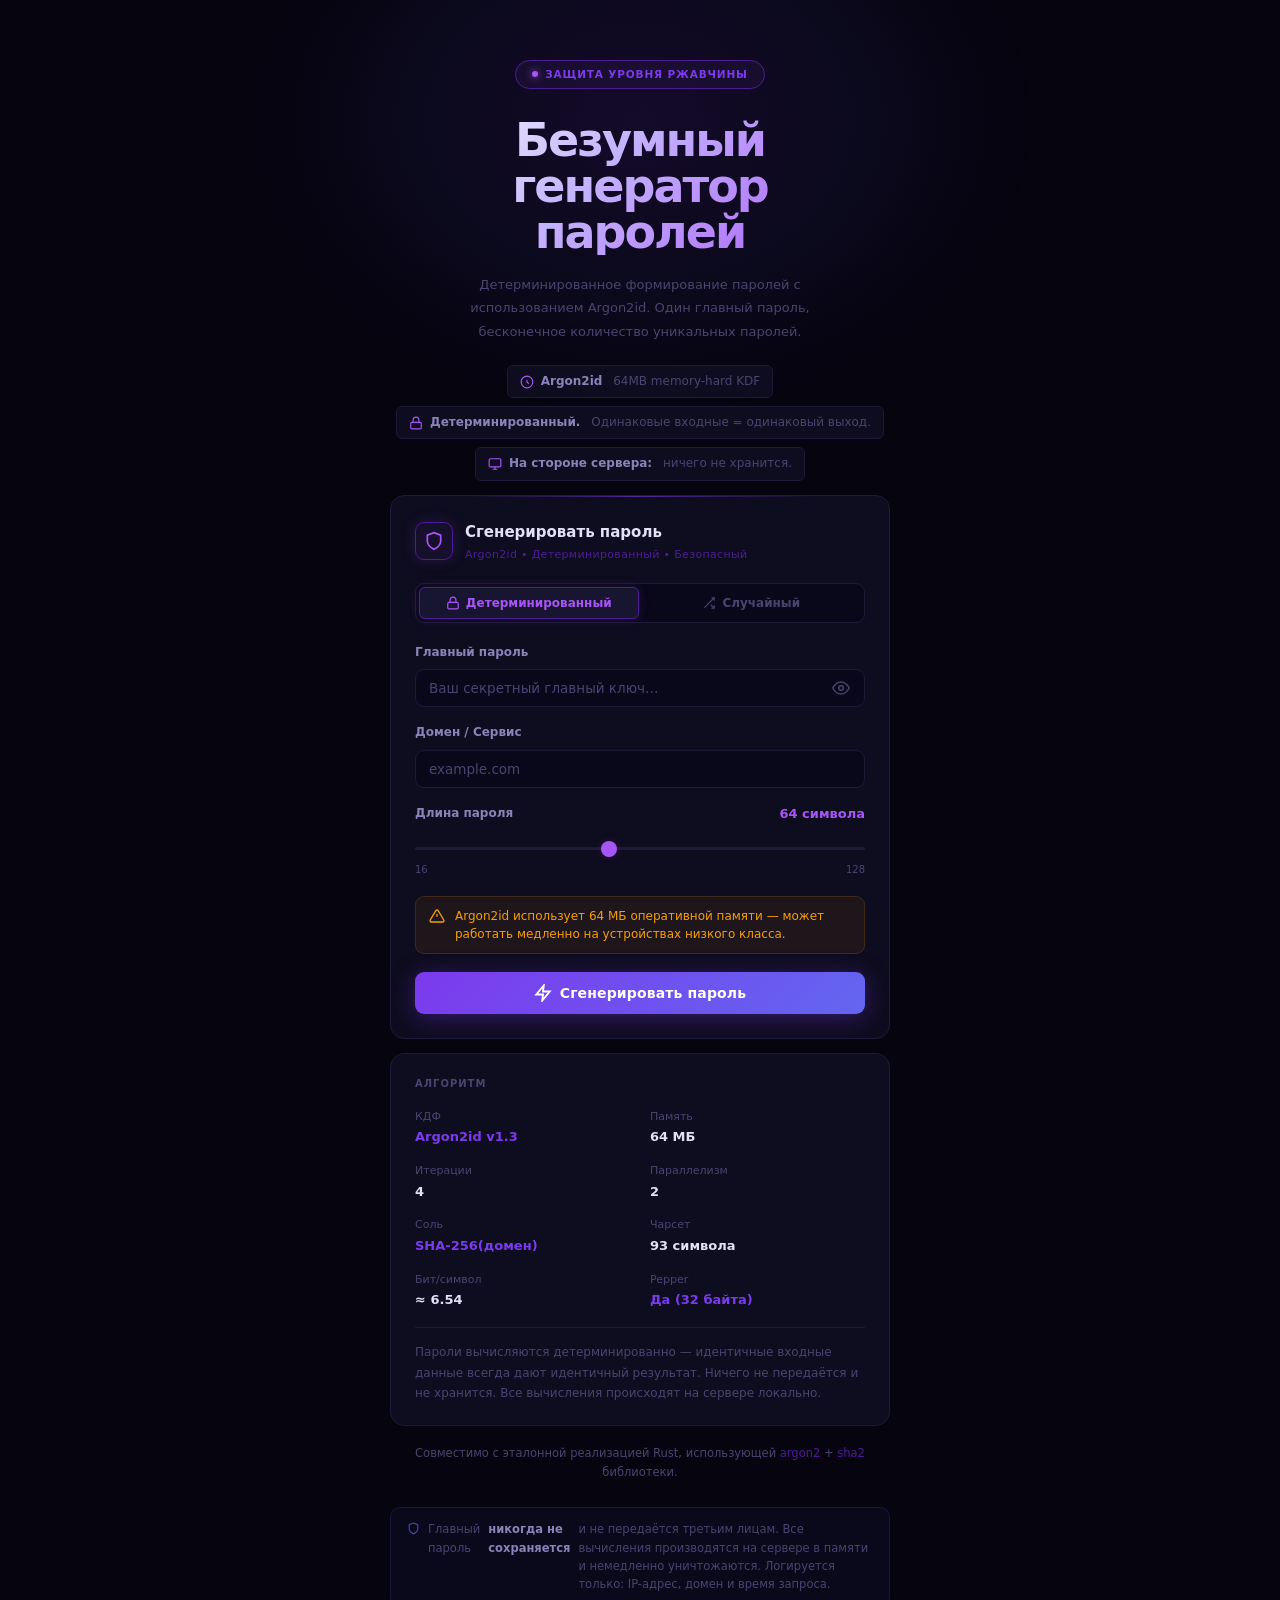
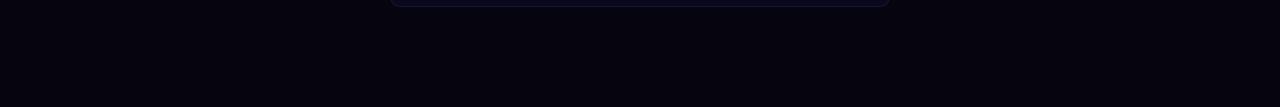
==== static/index.html @ 956cf1ed "Add files via upload" ====
<!DOCTYPE html>
<html lang="ru">
<head>
  <meta charset="UTF-8" />
  <meta name="viewport" content="width=device-width, initial-scale=1.0" />
  <title>uPass — Генератор паролей</title>
  <link rel="stylesheet" href="/static/css/styles.css" />
</head>
<body>
<div class="page">
  <div class="container">

    <!-- Header -->
    <div class="header">
      <div class="header-badge">
        <span class="dot"></span>
        Защита уровня ржавчины
      </div>
      <h1><span>Безумный</span> генератор<br>паролей</h1>
      <p>Детерминированное формирование паролей с использованием Argon2id.
         Один главный пароль, бесконечное количество уникальных паролей.</p>
    </div>

    <!-- Feature pills -->
    <div class="features">
      <div class="feat">
        <svg width="14" height="14" viewBox="0 0 24 24" fill="none" stroke="currentColor" stroke-width="2">
          <circle cx="12" cy="12" r="10"/><path d="M12 8v4l3 3"/>
        </svg>
        <strong>Argon2id</strong>&nbsp;64MB memory-hard KDF
      </div>
      <div class="feat">
        <svg width="14" height="14" viewBox="0 0 24 24" fill="none" stroke="currentColor" stroke-width="2">
          <rect x="3" y="11" width="18" height="11" rx="2"/><path d="M7 11V7a5 5 0 0 1 10 0v4"/>
        </svg>
        <strong>Детерминированный.</strong>&nbsp;Одинаковые входные = одинаковый выход.
      </div>
      <div class="feat">
        <svg width="14" height="14" viewBox="0 0 24 24" fill="none" stroke="currentColor" stroke-width="2">
          <rect x="2" y="3" width="20" height="14" rx="2"/><path d="M8 21h8M12 17v4"/>
        </svg>
        <strong>На стороне сервера:</strong>&nbsp;ничего не хранится.
      </div>
    </div>

    <!-- Generate card -->
    <div class="card">
      <div class="card-header">
        <div class="card-icon">
          <svg width="20" height="20" viewBox="0 0 24 24" fill="none" stroke="currentColor" stroke-width="2">
            <path d="M12 22s8-4 8-10V5l-8-3-8 3v7c0 6 8 10 8 10z"/>
          </svg>
        </div>
        <div>
          <div class="card-title">Сгенерировать пароль</div>
          <div class="card-sub">Argon2id&nbsp;•&nbsp;Детерминированный&nbsp;•&nbsp;Безопасный</div>
        </div>
      </div>

      <!-- Mode toggle -->
      <div class="mode-toggle">
        <button class="mode-btn active" id="mode-det" onclick="setMode('deterministic')">
          <svg width="14" height="14" viewBox="0 0 24 24" fill="none" stroke="currentColor" stroke-width="2">
            <rect x="3" y="11" width="18" height="11" rx="2"/><path d="M7 11V7a5 5 0 0 1 10 0v4"/>
          </svg>
          Детерминированный
        </button>
        <button class="mode-btn" id="mode-rnd" onclick="setMode('random')">
          <svg width="14" height="14" viewBox="0 0 24 24" fill="none" stroke="currentColor" stroke-width="2">
            <polyline points="16 3 21 3 21 8"/><line x1="4" y1="20" x2="21" y2="3"/>
            <polyline points="21 16 21 21 16 21"/><line x1="15" y1="15" x2="21" y2="21"/>
          </svg>
          Случайный
        </button>
      </div>

      <!-- Master password -->
      <div class="field collapsible" id="master-field">
        <label for="master">Главный пароль</label>
        <div class="input-wrap">
          <input type="password" id="master" placeholder="Ваш секретный главный ключ…" autocomplete="off" />
          <button class="toggle-eye" onclick="toggleEye()" aria-label="Показать пароль" tabindex="-1">
            <svg id="eye-icon" width="18" height="18" viewBox="0 0 24 24" fill="none" stroke="currentColor" stroke-width="2">
              <path d="M1 12s4-8 11-8 11 8 11 8-4 8-11 8-11-8-11-8z"/>
              <circle cx="12" cy="12" r="3"/>
            </svg>
          </button>
        </div>
      </div>

      <!-- Domain -->
      <div class="field collapsible" id="domain-field">
        <label for="domain">Домен / Сервис</label>
        <div class="input-wrap">
          <input type="text" id="domain" placeholder="example.com" autocomplete="off" />
        </div>
      </div>

      <!-- Password length slider -->
      <div class="slider-wrap">
        <div class="slider-header">
          <span class="label">Длина пароля</span>
          <span class="value" id="len-val">64 символа</span>
        </div>
        <input type="range" id="pwd-length" min="16" max="128" value="64" step="1"
               oninput="updateLen(this.value)" />
        <div class="slider-ticks"><span>16</span><span>128</span></div>
      </div>

      <!-- Argon2 warning (hidden in random mode) -->
      <div class="warning" id="argon-warning">
        <svg width="16" height="16" viewBox="0 0 24 24" fill="none" stroke="currentColor" stroke-width="2">
          <path d="M10.29 3.86L1.82 18a2 2 0 0 0 1.71 3h16.94a2 2 0 0 0 1.71-3L13.71 3.86a2 2 0 0 0-3.42 0z"/>
          <line x1="12" y1="9" x2="12" y2="13"/>
          <line x1="12" y1="17" x2="12.01" y2="17"/>
        </svg>
        Argon2id использует 64 МБ оперативной памяти — может работать медленно на устройствах низкого класса.
      </div>

      <!-- Error -->
      <div class="error-msg" id="error-msg"></div>

      <!-- Generate button -->
      <button class="btn-generate" id="btn-gen" onclick="generate()">
        <svg id="btn-icon" width="18" height="18" viewBox="0 0 24 24" fill="none" stroke="currentColor" stroke-width="2.5">
          <polygon points="13 2 3 14 12 14 11 22 21 10 12 10 13 2"/>
        </svg>
        <div class="spinner" id="spinner"></div>
        <span id="btn-text">Сгенерировать пароль</span>
      </button>
    </div>

    <!-- Result -->
    <div class="result" id="result">
      <div class="result-label" id="result-label">Пароль</div>
      <div class="result-password" id="result-password"></div>
      <div class="result-meta">
        <div class="meta-pill">Длина: <span id="meta-length">64</span></div>
        <div class="meta-pill">Чарсет: <span id="meta-charset">93</span> симв.</div>
        <div class="meta-pill">Энтропия: <span id="meta-entropy">384</span> бит</div>
      </div>
      <button class="btn-copy" id="btn-copy" onclick="copyPassword()">
        <svg width="14" height="14" viewBox="0 0 24 24" fill="none" stroke="currentColor" stroke-width="2">
          <rect x="9" y="9" width="13" height="13" rx="2"/>
          <path d="M5 15H4a2 2 0 0 1-2-2V4a2 2 0 0 1 2-2h9a2 2 0 0 1 2 2v1"/>
        </svg>
        Копировать
      </button>
    </div>

    <!-- Algorithm info -->
    <div class="algo">
      <div class="algo-title">Алгоритм</div>
      <div class="algo-grid">
        <div class="algo-row"><span class="algo-key">КДФ</span><span class="algo-val accent">Argon2id v1.3</span></div>
        <div class="algo-row"><span class="algo-key">Память</span><span class="algo-val">64 МБ</span></div>
        <div class="algo-row"><span class="algo-key">Итерации</span><span class="algo-val">4</span></div>
        <div class="algo-row"><span class="algo-key">Параллелизм</span><span class="algo-val">2</span></div>
        <div class="algo-row"><span class="algo-key">Соль</span><span class="algo-val accent">SHA-256(домен)</span></div>
        <div class="algo-row"><span class="algo-key">Чарсет</span><span class="algo-val">93 символа</span></div>
        <div class="algo-row"><span class="algo-key">Бит/символ</span><span class="algo-val">≈ 6.54</span></div>
        <div class="algo-row"><span class="algo-key">Pepper</span><span class="algo-val accent">Да (32 байта)</span></div>
      </div>
      <div class="algo-note">
        Пароли вычисляются детерминированно — идентичные входные данные всегда дают
        идентичный результат. Ничего не передаётся и не хранится.
        Все вычисления происходят на сервере локально.
      </div>
    </div>

    <!-- Footer -->
    <div class="footer">
      Совместимо с эталонной реализацией Rust, использующей
      <span>argon2</span> + <span>sha2</span> библиотеки.
    </div>

    <!-- Privacy notice -->
    <div class="privacy-notice">
      <svg width="13" height="13" viewBox="0 0 24 24" fill="none" stroke="currentColor" stroke-width="2">
        <path d="M12 22s8-4 8-10V5l-8-3-8 3v7c0 6 8 10 8 10z"/>
      </svg>
      Главный пароль <strong>никогда не сохраняется</strong> и не передаётся третьим лицам.
      Все вычисления производятся на сервере в памяти и немедленно уничтожаются.
      Логируется только: IP-адрес, домен и время запроса.
    </div>

  </div>
</div>

<script src="/static/js/app.js"></script>
</body>
</html>
---- static/css/styles.css ----
/* ── Reset ─────────────────────────────────────────────────────── */
*, *::before, *::after { box-sizing: border-box; margin: 0; padding: 0; }

:root {
  --bg:           #06040f;
  --bg2:          #09071a;
  --surface:      #0e0c1f;
  --surface2:     #131028;
  --surface3:     #181530;
  --border:       #1e1a38;
  --border-light: #2a2550;

  --violet:       #a855f7;
  --violet-dim:   #7c3aed;
  --violet-dark:  #4c1d95;
  --violet-glow:  rgba(168, 85, 247, 0.15);
  --violet-faint: rgba(168, 85, 247, 0.06);

  --indigo:       #6366f1;
  --pink:         #ec4899;
  --pink-faint:   rgba(236, 72, 153, 0.07);

  --gold:         #f59e0b;
  --gold-faint:   rgba(245, 158, 11, 0.07);

  --text:         #e4e0f5;
  --text-mid:     #8b82b8;
  --text-dim:     #4a4470;
  --red:          #f87171;

  --radius:       14px;
  --radius-sm:    9px;
  --radius-xs:    6px;
}

/* ── Base ──────────────────────────────────────────────────────── */
html, body {
  min-height: 100%;
  background: var(--bg);
  color: var(--text);
  font-family: 'Inter', 'Segoe UI', system-ui, sans-serif;
  font-size: 14px;
  line-height: 1.6;
  -webkit-font-smoothing: antialiased;
}

/* Radial glow background */
body::after {
  content: '';
  position: fixed;
  top: -20vh;
  left: 50%;
  transform: translateX(-50%);
  width: 800px;
  height: 600px;
  background: radial-gradient(ellipse at center,
    rgba(124, 58, 237, 0.12) 0%,
    rgba(99, 102, 241, 0.06) 40%,
    transparent 70%);
  pointer-events: none;
  z-index: 0;
}

/* ── Layout ────────────────────────────────────────────────────── */
.page {
  position: relative;
  z-index: 1;
  min-height: 100vh;
  display: flex;
  flex-direction: column;
  align-items: center;
  padding: 60px 16px 100px;
}

.container {
  width: 100%;
  max-width: 500px;
  display: flex;
  flex-direction: column;
  gap: 14px;
}

/* ── Header ────────────────────────────────────────────────────── */
.header {
  text-align: center;
  padding-bottom: 8px;
}

.header-badge {
  display: inline-flex;
  align-items: center;
  gap: 7px;
  background: var(--violet-faint);
  border: 1px solid var(--violet-dark);
  border-radius: 99px;
  padding: 5px 16px;
  font-size: 10.5px;
  font-weight: 700;
  color: var(--violet-dim);
  letter-spacing: 0.08em;
  text-transform: uppercase;
  margin-bottom: 28px;
}

.header-badge .dot {
  width: 6px; height: 6px;
  background: var(--violet);
  border-radius: 50%;
  box-shadow: 0 0 8px var(--violet);
  animation: pulse 2.5s ease-in-out infinite;
}

@keyframes pulse {
  0%, 100% { opacity: 1;   box-shadow: 0 0 8px var(--violet); }
  50%       { opacity: 0.3; box-shadow: none; }
}

.header h1 {
  font-size: 46px;
  font-weight: 900;
  letter-spacing: -2px;
  line-height: 1.0;
  background: linear-gradient(135deg, #ffffff 0%, #c4b5fd 40%, var(--violet) 100%);
  -webkit-background-clip: text;
  -webkit-text-fill-color: transparent;
  background-clip: text;
}

.header p {
  margin-top: 18px;
  color: var(--text-dim);
  font-size: 13px;
  max-width: 340px;
  margin-left: auto;
  margin-right: auto;
  line-height: 1.8;
}

/* ── Feature pills ─────────────────────────────────────────────── */
.features {
  display: flex;
  flex-wrap: wrap;
  gap: 8px;
  justify-content: center;
}

.feat {
  display: flex;
  align-items: center;
  gap: 7px;
  background: var(--surface);
  border: 1px solid var(--border);
  border-radius: var(--radius-xs);
  padding: 6px 12px;
  font-size: 12px;
  color: var(--text-dim);
  transition: border-color .2s, color .2s;
}

.feat:hover { border-color: var(--border-light); color: var(--text-mid); }
.feat svg    { color: var(--violet); flex-shrink: 0; }
.feat strong { color: var(--text-mid); font-weight: 600; }

/* ── Card ──────────────────────────────────────────────────────── */
.card {
  background: var(--surface);
  border: 1px solid var(--border);
  border-radius: var(--radius);
  padding: 24px;
  position: relative;
  overflow: hidden;
}

.card::before {
  content: '';
  position: absolute;
  top: 0; left: 15%; right: 15%;
  height: 1px;
  background: linear-gradient(90deg, transparent, var(--violet-dim), transparent);
  opacity: 0.6;
}

.card-header {
  display: flex;
  align-items: center;
  gap: 12px;
  margin-bottom: 20px;
}

.card-icon {
  width: 38px; height: 38px;
  background: var(--violet-faint);
  border: 1px solid var(--violet-dark);
  border-radius: var(--radius-sm);
  display: flex;
  align-items: center;
  justify-content: center;
  color: var(--violet);
  flex-shrink: 0;
  box-shadow: 0 0 16px var(--violet-glow);
}

.card-title { font-size: 15px; font-weight: 700; color: var(--text); }
.card-sub   { font-size: 11px; color: var(--violet-dark); margin-top: 2px; letter-spacing: 0.03em; }

/* ── Mode toggle ───────────────────────────────────────────────── */
.mode-toggle {
  display: flex;
  background: var(--bg2);
  border: 1px solid var(--border);
  border-radius: var(--radius-sm);
  padding: 3px;
  gap: 3px;
  margin-bottom: 20px;
}

.mode-btn {
  flex: 1;
  display: flex;
  align-items: center;
  justify-content: center;
  gap: 6px;
  padding: 8px 10px;
  border: 1px solid transparent;
  border-radius: var(--radius-xs);
  font-size: 12px;
  font-weight: 600;
  cursor: pointer;
  transition: all .2s;
  background: transparent;
  color: var(--text-dim);
  font-family: inherit;
}

.mode-btn:hover:not(.active) {
  color: var(--text-mid);
  background: var(--surface2);
}

.mode-btn.active {
  background: var(--surface3);
  color: var(--violet);
  border-color: var(--violet-dark);
  box-shadow: 0 0 12px var(--violet-glow);
}

.mode-btn svg { flex-shrink: 0; }

/* ── Form fields ───────────────────────────────────────────────── */
.field {
  display: flex;
  flex-direction: column;
  gap: 7px;
  margin-bottom: 16px;
}

.field label {
  font-size: 12px;
  font-weight: 600;
  color: var(--text-mid);
}

.input-wrap {
  position: relative;
  display: flex;
  align-items: center;
}

.input-wrap input {
  width: 100%;
  background: var(--bg2);
  border: 1px solid var(--border);
  border-radius: var(--radius-sm);
  padding: 10px 42px 10px 13px;
  color: var(--text);
  font-size: 13.5px;
  font-family: inherit;
  outline: none;
  transition: border-color .2s, box-shadow .2s, background .2s;
}

.input-wrap input::placeholder { color: var(--text-dim); }

.input-wrap input:focus {
  border-color: var(--violet-dark);
  background: var(--surface2);
  box-shadow: 0 0 0 3px var(--violet-glow);
}

.toggle-eye {
  position: absolute;
  right: 11px;
  background: none;
  border: none;
  cursor: pointer;
  color: var(--text-dim);
  padding: 4px;
  display: flex;
  transition: color .2s;
}
.toggle-eye:hover { color: var(--violet); }

/* ── Collapsible ───────────────────────────────────────────────── */
.collapsible {
  overflow: hidden;
  transition: max-height .35s ease, opacity .35s ease, margin-bottom .35s ease;
  max-height: 110px;
  opacity: 1;
}

.collapsible.hidden {
  max-height: 0 !important;
  opacity: 0;
  margin-bottom: 0 !important;
}

/* ── Slider ────────────────────────────────────────────────────── */
.slider-wrap { margin-bottom: 18px; }

.slider-header {
  display: flex;
  justify-content: space-between;
  align-items: center;
  margin-bottom: 10px;
}

.slider-header .label { font-size: 12px; font-weight: 600; color: var(--text-mid); }
.slider-header .value { font-size: 13px; font-weight: 700; color: var(--violet); }

input[type=range] {
  -webkit-appearance: none;
  appearance: none;
  width: 100%;
  height: 3px;
  background: var(--border);
  border-radius: 2px;
  outline: none;
  cursor: pointer;
}

input[type=range]::-webkit-slider-thumb {
  -webkit-appearance: none;
  width: 16px; height: 16px;
  border-radius: 50%;
  background: var(--violet);
  box-shadow: 0 0 10px var(--violet-glow);
  cursor: pointer;
  transition: transform .15s, box-shadow .15s;
}

input[type=range]::-webkit-slider-thumb:hover {
  transform: scale(1.3);
  box-shadow: 0 0 16px var(--violet);
}

input[type=range]::-moz-range-thumb {
  width: 16px; height: 16px;
  border-radius: 50%;
  background: var(--violet);
  border: none;
  cursor: pointer;
}

.slider-ticks {
  display: flex;
  justify-content: space-between;
  font-size: 10px;
  color: var(--text-dim);
  margin-top: 5px;
}

/* ── Warning ───────────────────────────────────────────────────── */
.warning {
  display: flex;
  align-items: flex-start;
  gap: 10px;
  background: var(--gold-faint);
  border: 1px solid rgba(245, 158, 11, 0.15);
  border-radius: var(--radius-sm);
  padding: 10px 13px;
  margin-bottom: 18px;
  font-size: 12px;
  color: var(--gold);
  line-height: 1.5;
  overflow: hidden;
  transition: max-height .3s ease, opacity .3s ease,
              padding .3s ease, margin .3s ease, border .3s ease;
  max-height: 80px;
}

.warning.hidden {
  max-height: 0;
  opacity: 0;
  padding-top: 0; padding-bottom: 0;
  margin-bottom: 0;
  border-width: 0;
}

.warning svg { flex-shrink: 0; margin-top: 1px; }

/* ── Error ─────────────────────────────────────────────────────── */
.error-msg {
  display: none;
  background: rgba(248, 113, 113, 0.07);
  border: 1px solid rgba(248, 113, 113, 0.22);
  border-radius: var(--radius-sm);
  padding: 10px 13px;
  margin-bottom: 14px;
  color: var(--red);
  font-size: 12.5px;
}

.error-msg.visible { display: block; }

/* ── Generate button ───────────────────────────────────────────── */
.btn-generate {
  width: 100%;
  background: linear-gradient(135deg, var(--violet-dim) 0%, var(--indigo) 100%);
  color: #fff;
  border: none;
  border-radius: var(--radius-sm);
  padding: 12px;
  font-size: 14px;
  font-weight: 700;
  font-family: inherit;
  cursor: pointer;
  display: flex;
  align-items: center;
  justify-content: center;
  gap: 8px;
  transition: opacity .2s, transform .1s, box-shadow .2s;
  box-shadow: 0 4px 24px rgba(124, 58, 237, 0.35);
  letter-spacing: 0.01em;
}

.btn-generate:hover:not(:disabled) {
  opacity: 0.88;
  box-shadow: 0 4px 32px rgba(124, 58, 237, 0.5);
}

.btn-generate:active:not(:disabled) { transform: scale(.98); }
.btn-generate:disabled { opacity: .35; cursor: not-allowed; box-shadow: none; }

.spinner {
  width: 16px; height: 16px;
  border: 2px solid rgba(255,255,255,0.2);
  border-top-color: #fff;
  border-radius: 50%;
  animation: spin .65s linear infinite;
  display: none;
}

@keyframes spin { to { transform: rotate(360deg); } }

/* ── Result ────────────────────────────────────────────────────── */
.result {
  display: none;
  background: var(--surface);
  border: 1px solid var(--violet-dark);
  border-radius: var(--radius);
  padding: 20px 22px;
  position: relative;
  overflow: hidden;
  box-shadow: 0 0 40px var(--violet-glow);
}

.result::before {
  content: '';
  position: absolute;
  top: 0; left: 10%; right: 10%;
  height: 1px;
  background: linear-gradient(90deg, transparent, var(--violet), transparent);
}

.result.visible { display: block; }

.result-label {
  font-size: 10px;
  font-weight: 700;
  color: var(--violet-dark);
  letter-spacing: 0.1em;
  text-transform: uppercase;
  margin-bottom: 10px;
}

.result-password {
  font-family: 'Cascadia Code', 'Fira Code', 'Consolas', monospace;
  font-size: 13.5px;
  color: var(--violet);
  word-break: break-all;
  line-height: 1.8;
  margin-bottom: 14px;
  text-shadow: 0 0 24px rgba(168, 85, 247, 0.4);
}

.result-meta {
  display: flex;
  gap: 8px;
  flex-wrap: wrap;
  margin-bottom: 14px;
}

.meta-pill {
  font-size: 11px;
  color: var(--text-dim);
  background: var(--surface2);
  border: 1px solid var(--border);
  border-radius: 5px;
  padding: 2px 9px;
}

.meta-pill span { color: var(--violet-dim); font-weight: 700; }

.btn-copy {
  display: inline-flex;
  align-items: center;
  gap: 6px;
  background: var(--surface2);
  border: 1px solid var(--border);
  border-radius: var(--radius-sm);
  padding: 7px 14px;
  font-size: 12.5px;
  font-weight: 600;
  font-family: inherit;
  color: var(--text-mid);
  cursor: pointer;
  transition: border-color .2s, color .2s, background .2s;
}

.btn-copy:hover  { border-color: var(--violet-dark); color: var(--violet); background: var(--surface3); }
.btn-copy.copied { border-color: var(--violet-dark); color: var(--violet); }

/* ── Algo table ────────────────────────────────────────────────── */
.algo {
  background: var(--surface);
  border: 1px solid var(--border);
  border-radius: var(--radius);
  padding: 22px 24px;
}

.algo-title {
  font-size: 10px;
  font-weight: 700;
  letter-spacing: 0.1em;
  text-transform: uppercase;
  color: var(--text-dim);
  margin-bottom: 16px;
}

.algo-grid {
  display: grid;
  grid-template-columns: 1fr 1fr;
  gap: 14px 20px;
}

.algo-row  { display: flex; flex-direction: column; gap: 2px; }
.algo-key  { font-size: 11px; color: var(--text-dim); }
.algo-val  { font-size: 13px; font-weight: 600; color: var(--text); }
.algo-val.accent { color: var(--violet-dim); }

.algo-note {
  margin-top: 16px;
  padding-top: 14px;
  border-top: 1px solid var(--border);
  font-size: 12px;
  color: var(--text-dim);
  line-height: 1.7;
}

/* ── Footer ────────────────────────────────────────────────────── */
.footer {
  text-align: center;
  font-size: 11.5px;
  color: var(--text-dim);
  padding-top: 4px;
}

.footer span { color: var(--violet-dark); }

/* ── Privacy notice ─────────────────────────────────────────────── */
.privacy-notice {
  display: flex;
  align-items: flex-start;
  gap: 8px;
  margin-top: 12px;
  padding: 12px 16px;
  background: rgba(99, 102, 241, 0.05);
  border: 1px solid rgba(99, 102, 241, 0.15);
  border-radius: 10px;
  font-size: 11.5px;
  color: var(--text-dim);
  line-height: 1.6;
}

.privacy-notice svg {
  flex-shrink: 0;
  margin-top: 2px;
  color: var(--indigo);
  opacity: 0.7;
}

.privacy-notice strong { color: var(--text-mid); }
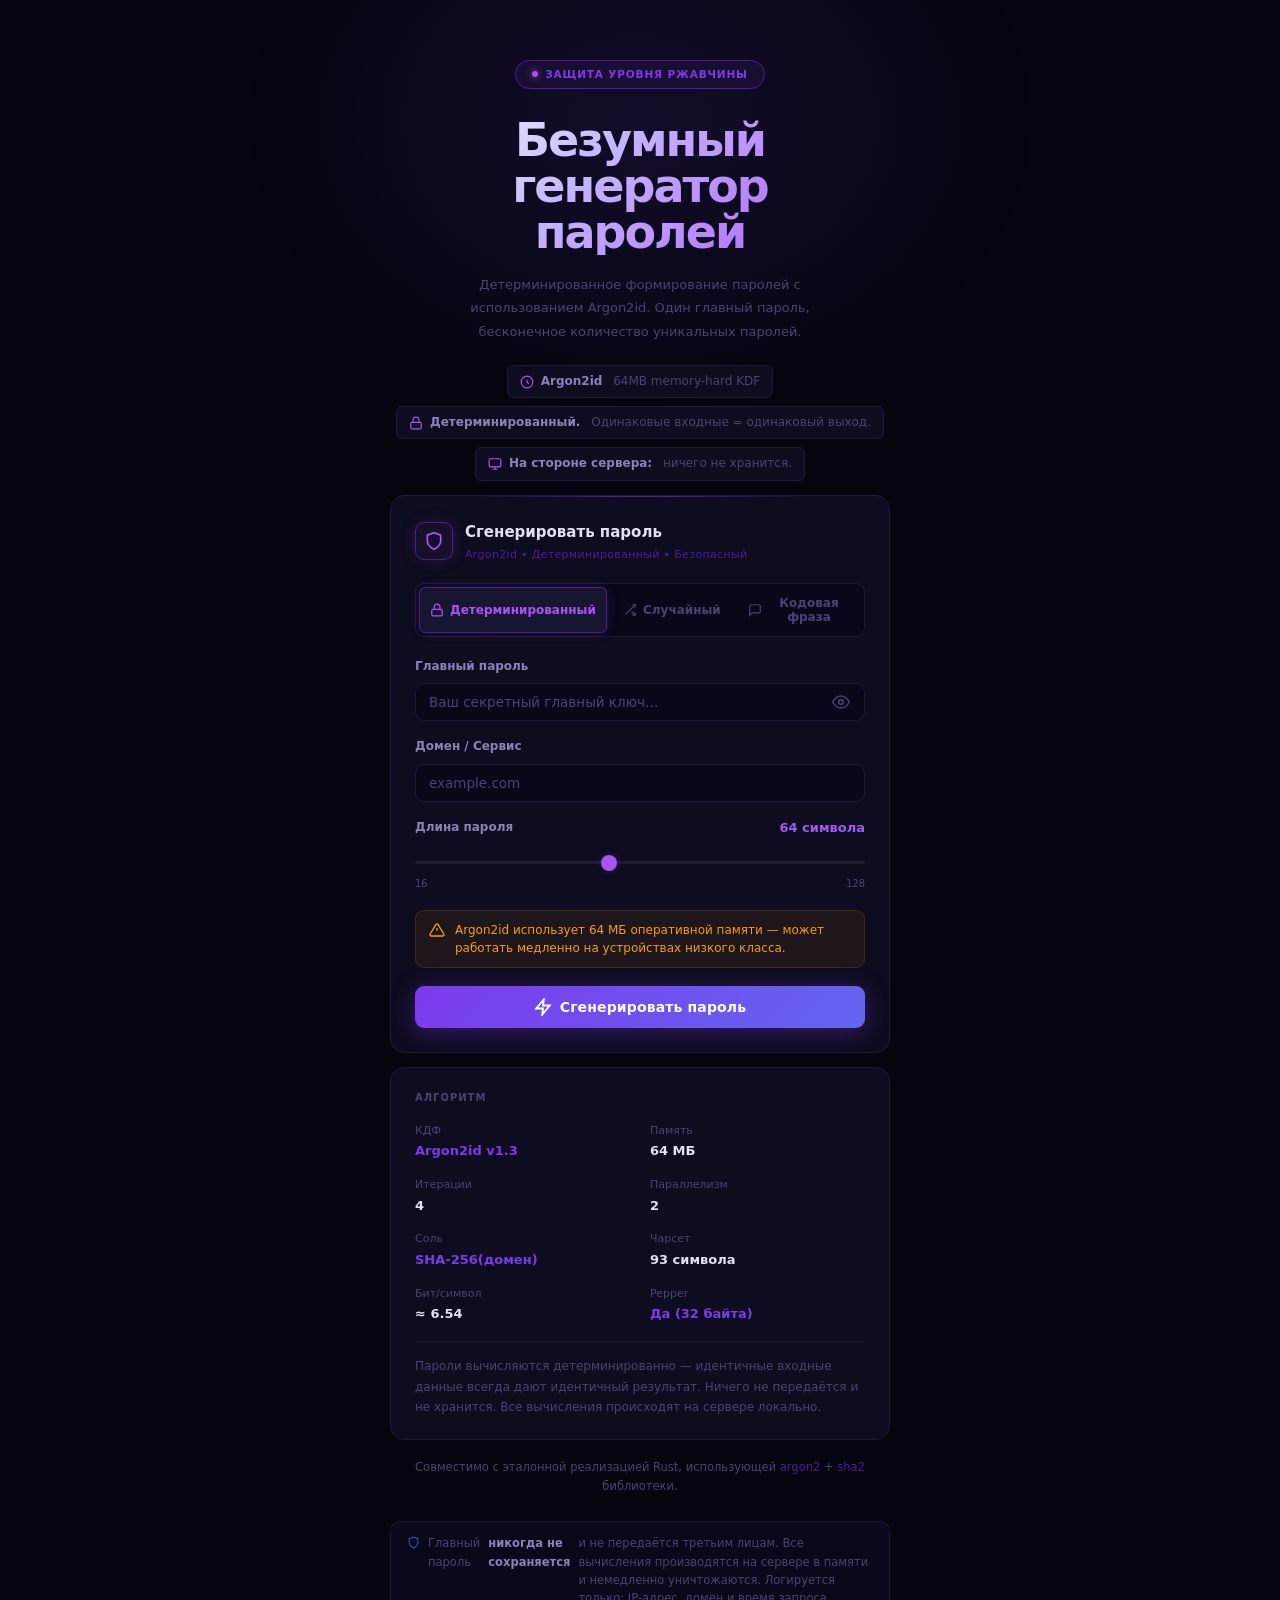
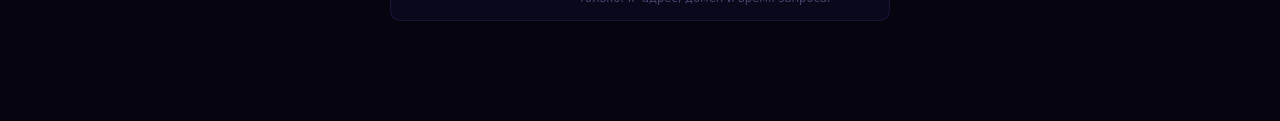
==== commit 9dee1bce: "feat: add passphrase generation mode" ====
--- a/static/index.html
+++ b/static/index.html
@@ -72,6 +72,30 @@
           </svg>
           Случайный
         </button>
+        <button class="mode-btn" id="mode-phrase" onclick="setMode('passphrase')">
+          <svg width="14" height="14" viewBox="0 0 24 24" fill="none" stroke="currentColor" stroke-width="2">
+            <path d="M21 15a2 2 0 0 1-2 2H7l-4 4V5a2 2 0 0 1 2-2h14a2 2 0 0 1 2 2z"/>
+          </svg>
+          Кодовая фраза
+        </button>
+      </div>
+
+      <!-- Passphrase options -->
+      <div class="field collapsible hidden" id="phrase-field">
+        <label>Количество слов</label>
+        <div class="sep-btns" id="word-count-btns">
+          <button class="sep-btn" onclick="setWordCount(3)">3</button>
+          <button class="sep-btn active" onclick="setWordCount(4)">4</button>
+          <button class="sep-btn" onclick="setWordCount(5)">5</button>
+          <button class="sep-btn" onclick="setWordCount(6)">6</button>
+        </div>
+        <label style="margin-top:14px">Разделитель</label>
+        <div class="sep-btns" id="sep-btns">
+          <button class="sep-btn active" onclick="setSep('-')">дефис  —</button>
+          <button class="sep-btn" onclick="setSep(' ')">пробел</button>
+          <button class="sep-btn" onclick="setSep('.')">точка  .</button>
+          <button class="sep-btn" onclick="setSep('_')">подчёркивание _</button>
+        </div>
       </div>
 
       <!-- Master password -->
--- a/static/css/styles.css
+++ b/static/css/styles.css
@@ -246,6 +246,16 @@
 
 .mode-btn svg { flex-shrink: 0; }
 
+/* ── Separator / word-count buttons ────────────────────────────── */
+.sep-btns { display: flex; flex-wrap: wrap; gap: 8px; margin-top: 8px; }
+.sep-btn {
+  padding: 6px 14px; border-radius: 8px; font-size: 12px; font-weight: 600;
+  border: 1px solid var(--border); background: var(--bg2); color: var(--text-dim);
+  cursor: pointer; font-family: inherit; transition: all 0.15s;
+}
+.sep-btn:hover:not(.active) { border-color: var(--violet-dark); color: var(--text-mid); }
+.sep-btn.active { background: var(--surface3); color: var(--violet); border-color: var(--violet-dark); box-shadow: 0 0 10px var(--violet-glow); }
+
 /* ── Form fields ───────────────────────────────────────────────── */
 .field {
   display: flex;
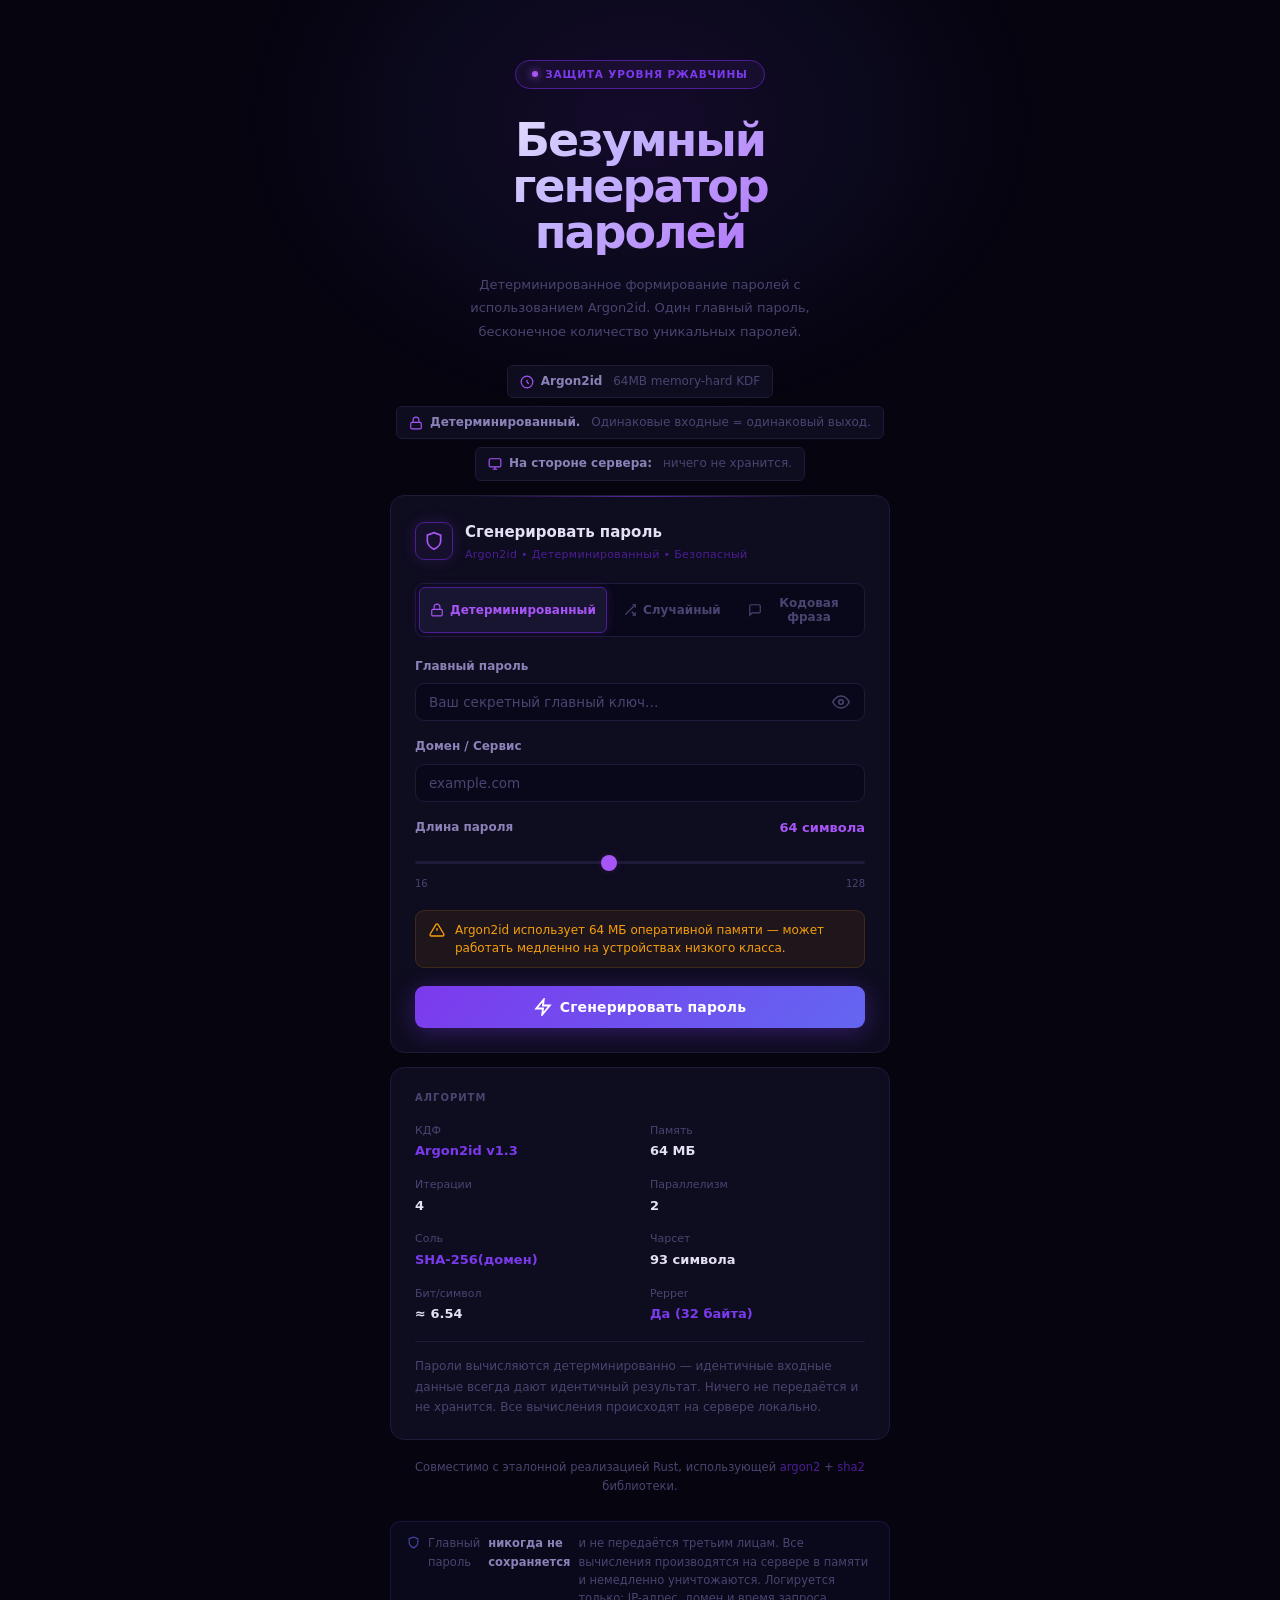
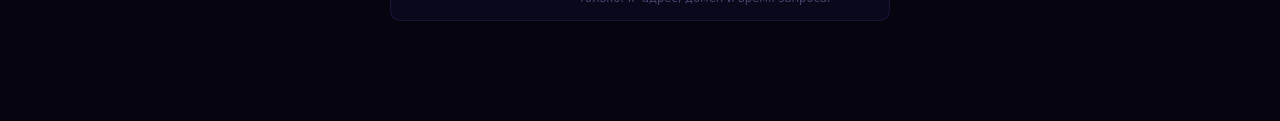
==== commit 6c2e1b7a: "fix: hide password length slider in passphrase mode" ====
--- a/static/index.html
+++ b/static/index.html
@@ -121,7 +121,7 @@
       </div>
 
       <!-- Password length slider -->
-      <div class="slider-wrap">
+      <div class="slider-wrap collapsible">
         <div class="slider-header">
           <span class="label">Длина пароля</span>
           <span class="value" id="len-val">64 символа</span>
--- a/static/css/styles.css
+++ b/static/css/styles.css
@@ -314,7 +314,7 @@
 .collapsible {
   overflow: hidden;
   transition: max-height .35s ease, opacity .35s ease, margin-bottom .35s ease;
-  max-height: 110px;
+  max-height: 200px;
   opacity: 1;
 }
 
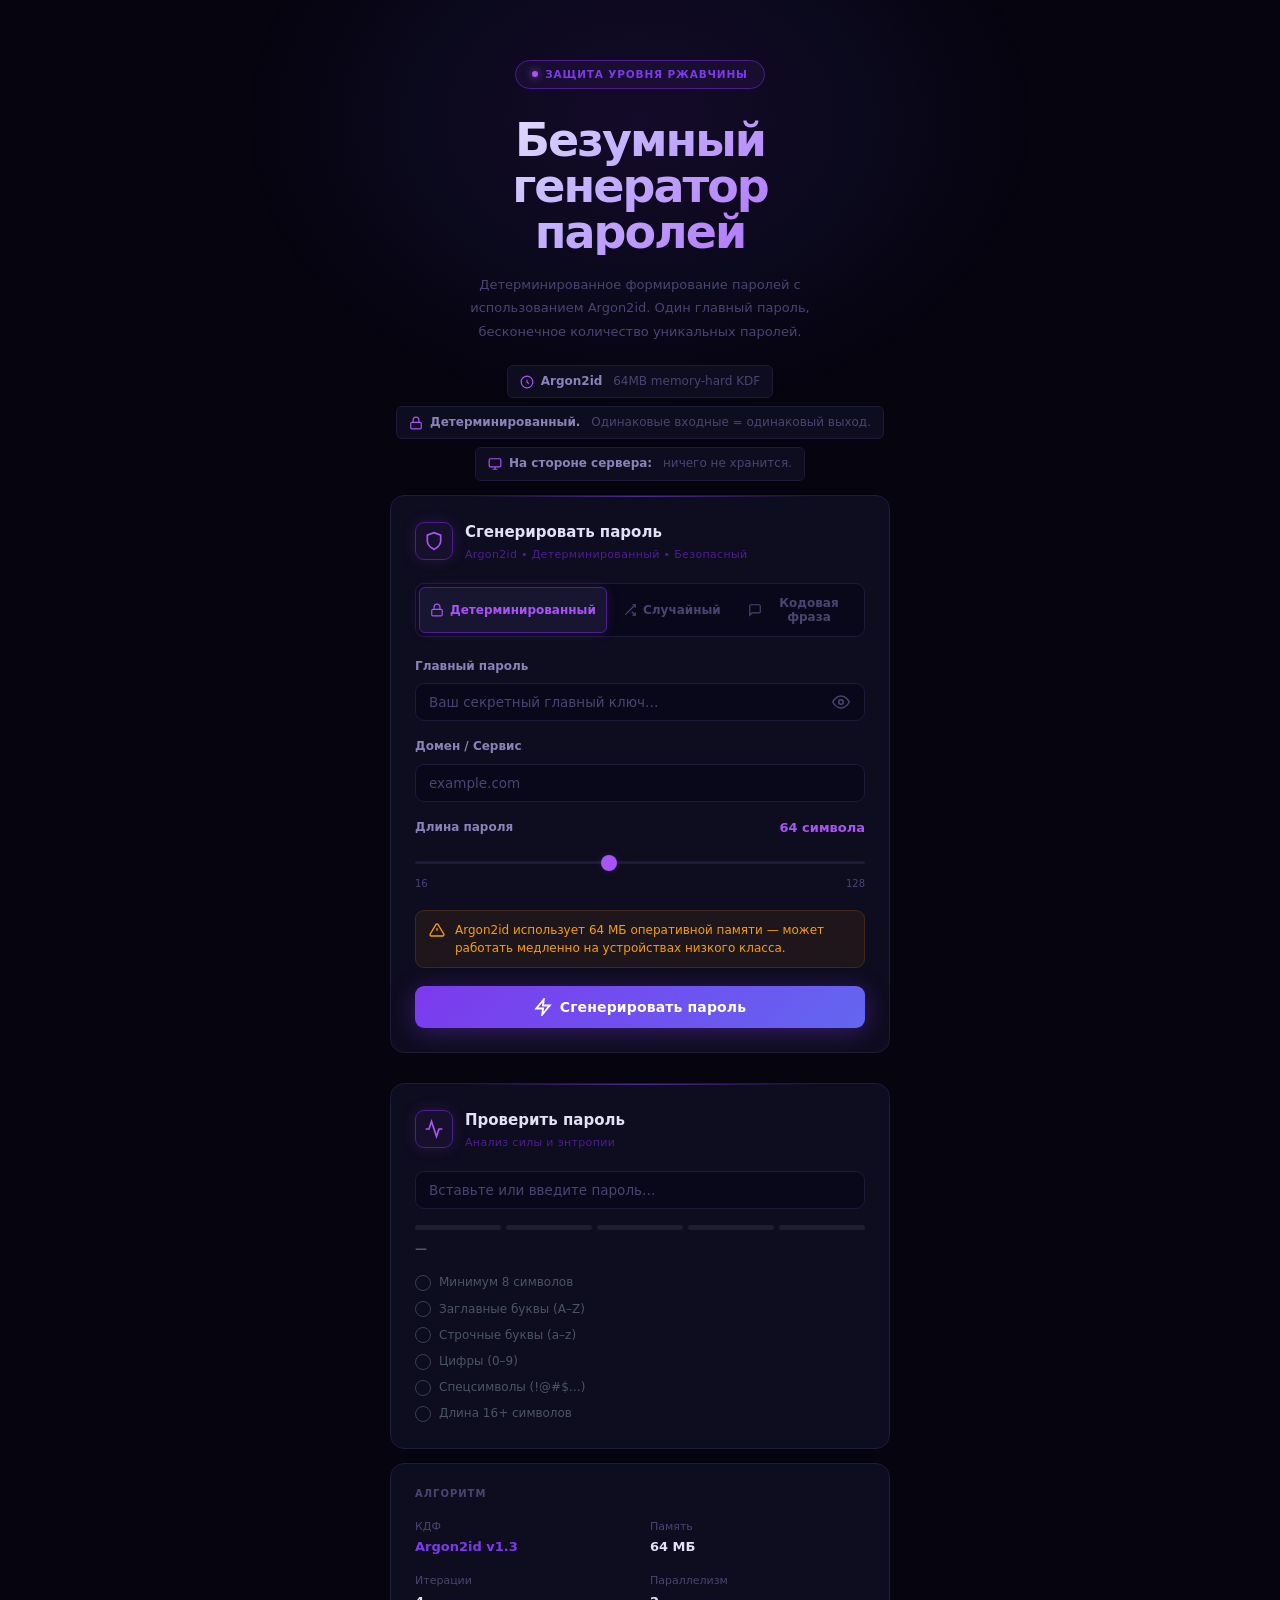
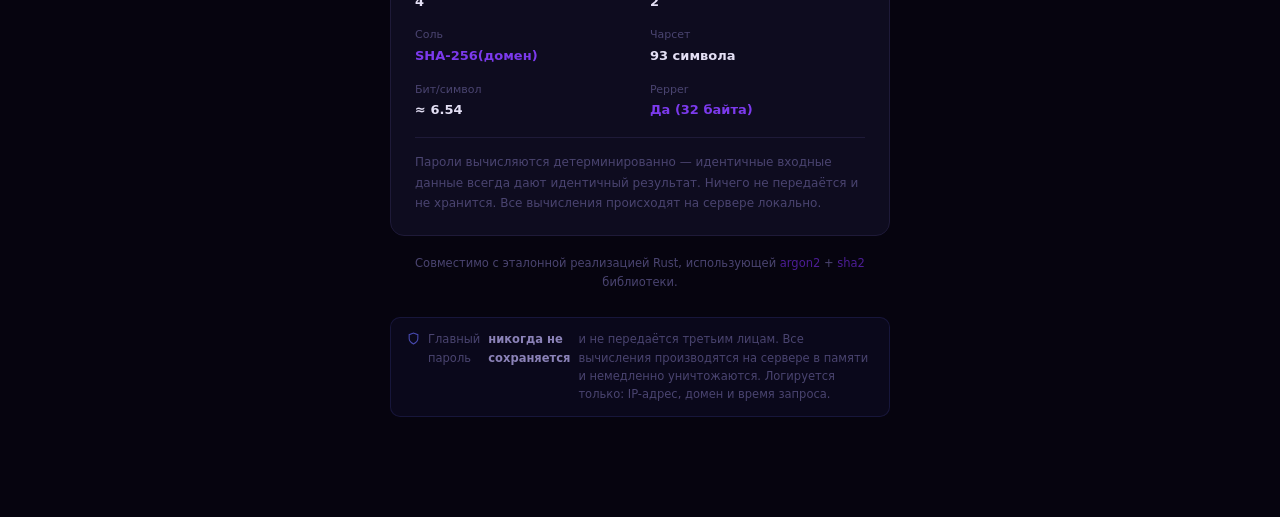
==== commit 455b988b: "feat: add password strength meter" ====
--- a/static/index.html
+++ b/static/index.html
@@ -170,6 +170,45 @@
         </svg>
         Копировать
       </button>
+    </div>
+
+    <!-- Strength Meter -->
+    <div class="card" style="margin-top:16px">
+      <div class="card-header">
+        <div class="card-icon">
+          <svg width="20" height="20" viewBox="0 0 24 24" fill="none" stroke="currentColor" stroke-width="2">
+            <polyline points="22 12 18 12 15 21 9 3 6 12 2 12"/>
+          </svg>
+        </div>
+        <div>
+          <div class="card-title">Проверить пароль</div>
+          <div class="card-sub">Анализ силы и энтропии</div>
+        </div>
+      </div>
+      <div class="field" style="margin-bottom:16px">
+        <div class="input-wrap">
+          <input type="text" id="sm-input" placeholder="Вставьте или введите пароль…" autocomplete="off" oninput="smAnalyze(this.value)"/>
+        </div>
+      </div>
+      <div class="sm-bars">
+        <div class="sm-bar" id="sm-b1"></div>
+        <div class="sm-bar" id="sm-b2"></div>
+        <div class="sm-bar" id="sm-b3"></div>
+        <div class="sm-bar" id="sm-b4"></div>
+        <div class="sm-bar" id="sm-b5"></div>
+      </div>
+      <div class="sm-footer">
+        <span class="sm-label" id="sm-label">—</span>
+        <span class="sm-entropy" id="sm-entropy"></span>
+      </div>
+      <div class="sm-checks">
+        <div class="sm-check" id="smc-len"><div class="sm-dot" id="smd-len"></div>Минимум 8 символов</div>
+        <div class="sm-check" id="smc-upper"><div class="sm-dot" id="smd-upper"></div>Заглавные буквы (A–Z)</div>
+        <div class="sm-check" id="smc-lower"><div class="sm-dot" id="smd-lower"></div>Строчные буквы (a–z)</div>
+        <div class="sm-check" id="smc-digit"><div class="sm-dot" id="smd-digit"></div>Цифры (0–9)</div>
+        <div class="sm-check" id="smc-special"><div class="sm-dot" id="smd-special"></div>Спецсимволы (!@#$…)</div>
+        <div class="sm-check" id="smc-long"><div class="sm-dot" id="smd-long"></div>Длина 16+ символов</div>
+      </div>
     </div>
 
     <!-- Algorithm info -->
--- a/static/css/styles.css
+++ b/static/css/styles.css
@@ -247,6 +247,29 @@
 .mode-btn svg { flex-shrink: 0; }
 
 /* ── Separator / word-count buttons ────────────────────────────── */
+/* ── Strength Meter ─────────────────────────────────────────────── */
+.sm-bars { display: flex; gap: 5px; margin-bottom: 10px; }
+.sm-bar  { flex: 1; height: 5px; border-radius: 99px; background: rgba(255,255,255,0.07); transition: background 0.35s ease; }
+.sm-bar.s1 { background: #ef4444; box-shadow: 0 0 6px #ef444455; }
+.sm-bar.s2 { background: #f97316; box-shadow: 0 0 6px #f9731655; }
+.sm-bar.s3 { background: #eab308; box-shadow: 0 0 6px #eab30855; }
+.sm-bar.s4 { background: #22c55e; box-shadow: 0 0 6px #22c55e55; }
+.sm-bar.s5 { background: #6366f1; box-shadow: 0 0 6px #6366f155; }
+
+.sm-footer  { display: flex; justify-content: space-between; align-items: center; margin-bottom: 14px; }
+.sm-label   { font-size: 12px; font-weight: 700; text-transform: uppercase; letter-spacing: 0.06em; color: #4b5563; transition: color 0.3s; }
+.sm-entropy { font-size: 11px; color: #4b5563; }
+
+.sm-checks { display: flex; flex-direction: column; gap: 7px; }
+.sm-check  { display: flex; align-items: center; gap: 8px; font-size: 12px; color: #4b5563; transition: color 0.25s; }
+.sm-check.ok { color: #86efac; }
+.sm-dot {
+  width: 16px; height: 16px; border-radius: 50%; flex-shrink: 0;
+  border: 1.5px solid #374151; display: flex; align-items: center; justify-content: center;
+  font-size: 9px; transition: all 0.25s;
+}
+.sm-check.ok .sm-dot { background: #22c55e; border-color: #22c55e; color: #fff; }
+
 .sep-btns { display: flex; flex-wrap: wrap; gap: 8px; margin-top: 8px; }
 .sep-btn {
   padding: 6px 14px; border-radius: 8px; font-size: 12px; font-weight: 600;
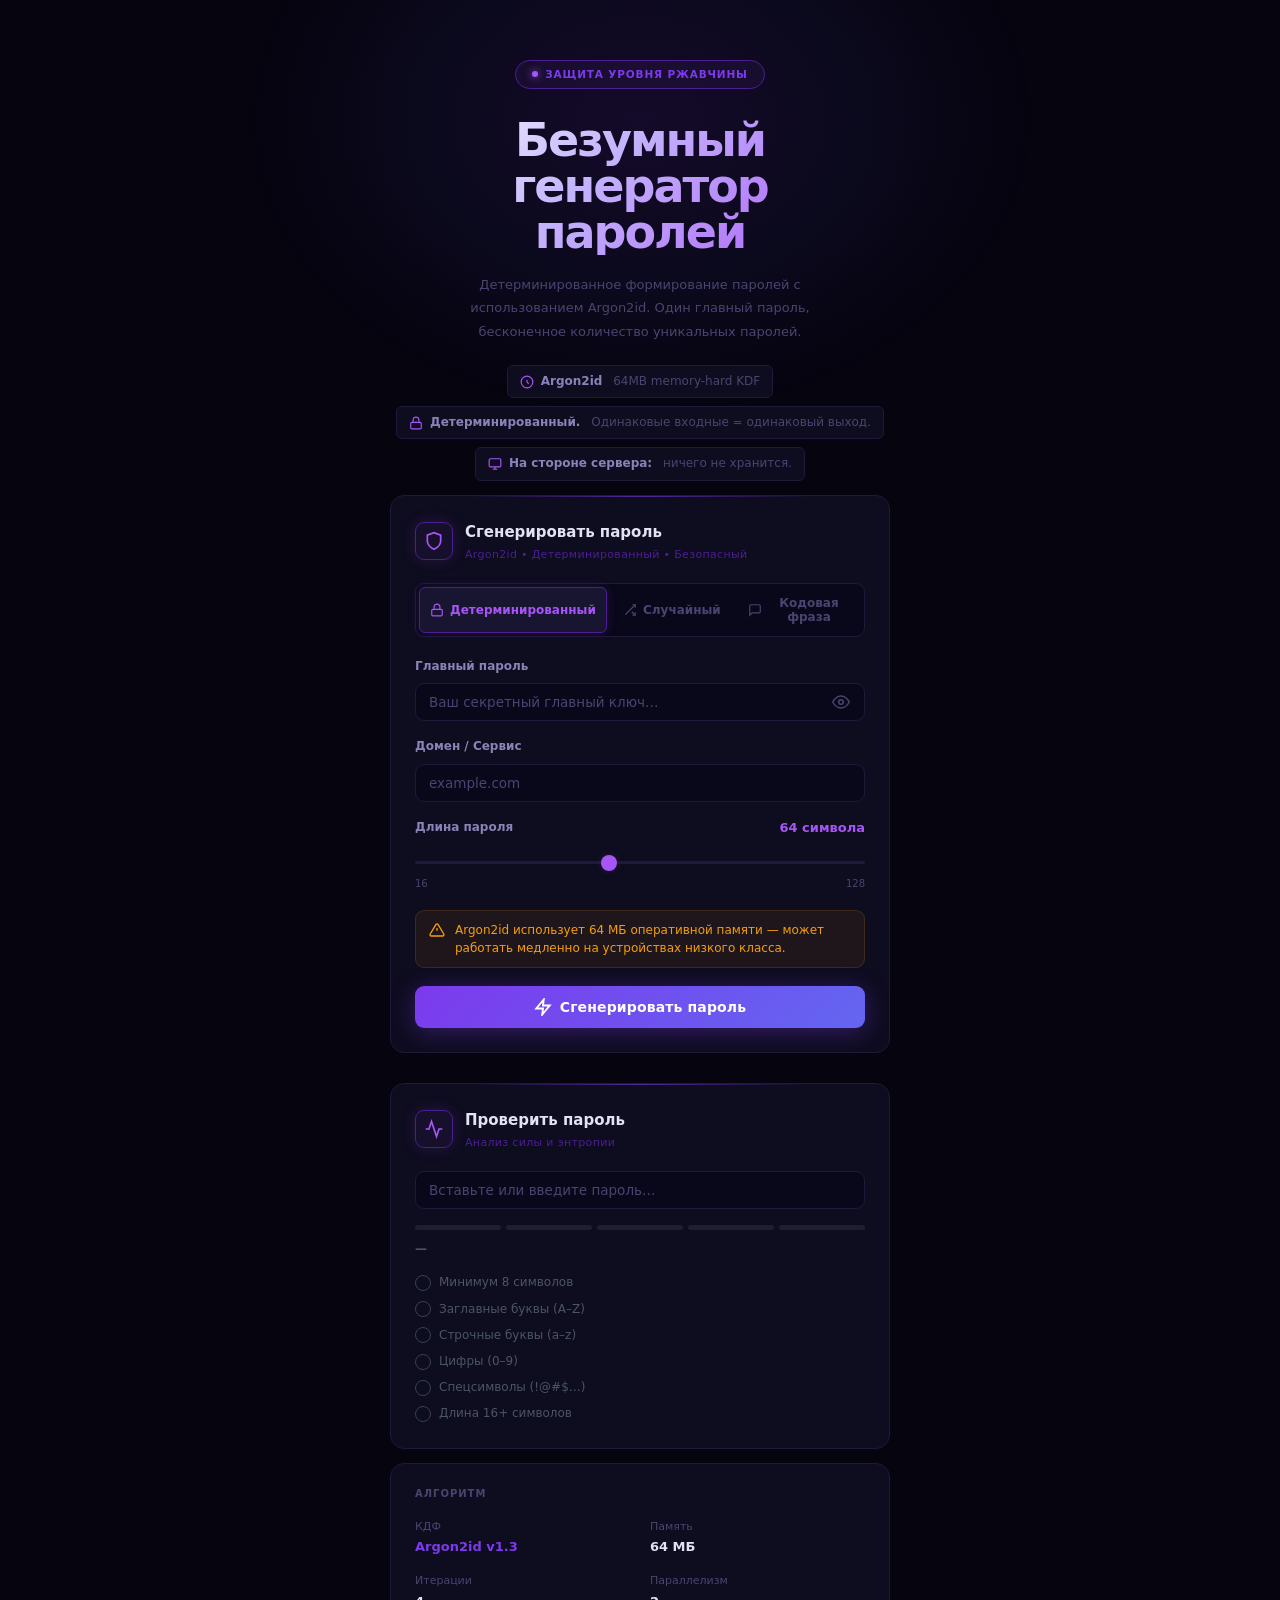
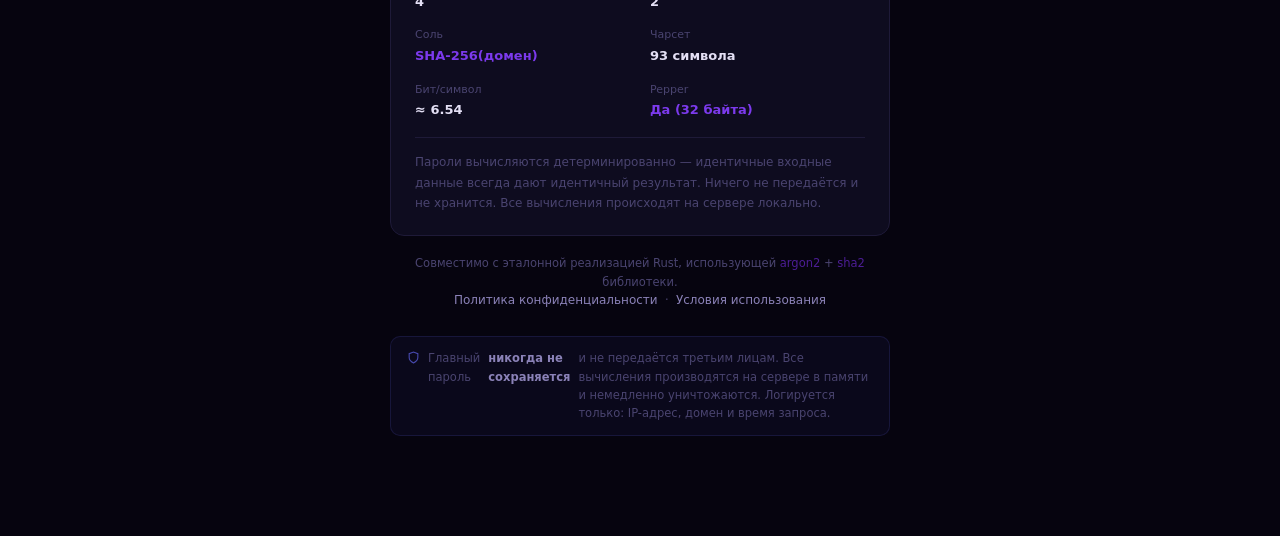
==== commit e5f65e79: "feat: add /privacy and /terms legal pages" ====
--- a/static/index.html
+++ b/static/index.html
@@ -235,6 +235,10 @@
     <div class="footer">
       Совместимо с эталонной реализацией Rust, использующей
       <span>argon2</span> + <span>sha2</span> библиотеки.
+      <br style="margin-bottom:10px">
+      <a href="/privacy" style="color:var(--text-mid);font-size:12px;text-decoration:none;transition:color .2s" onmouseover="this.style.color='var(--violet)'" onmouseout="this.style.color='var(--text-mid)'">Политика конфиденциальности</a>
+      &nbsp;·&nbsp;
+      <a href="/terms" style="color:var(--text-mid);font-size:12px;text-decoration:none;transition:color .2s" onmouseover="this.style.color='var(--violet)'" onmouseout="this.style.color='var(--text-mid)'">Условия использования</a>
     </div>
 
     <!-- Privacy notice -->
